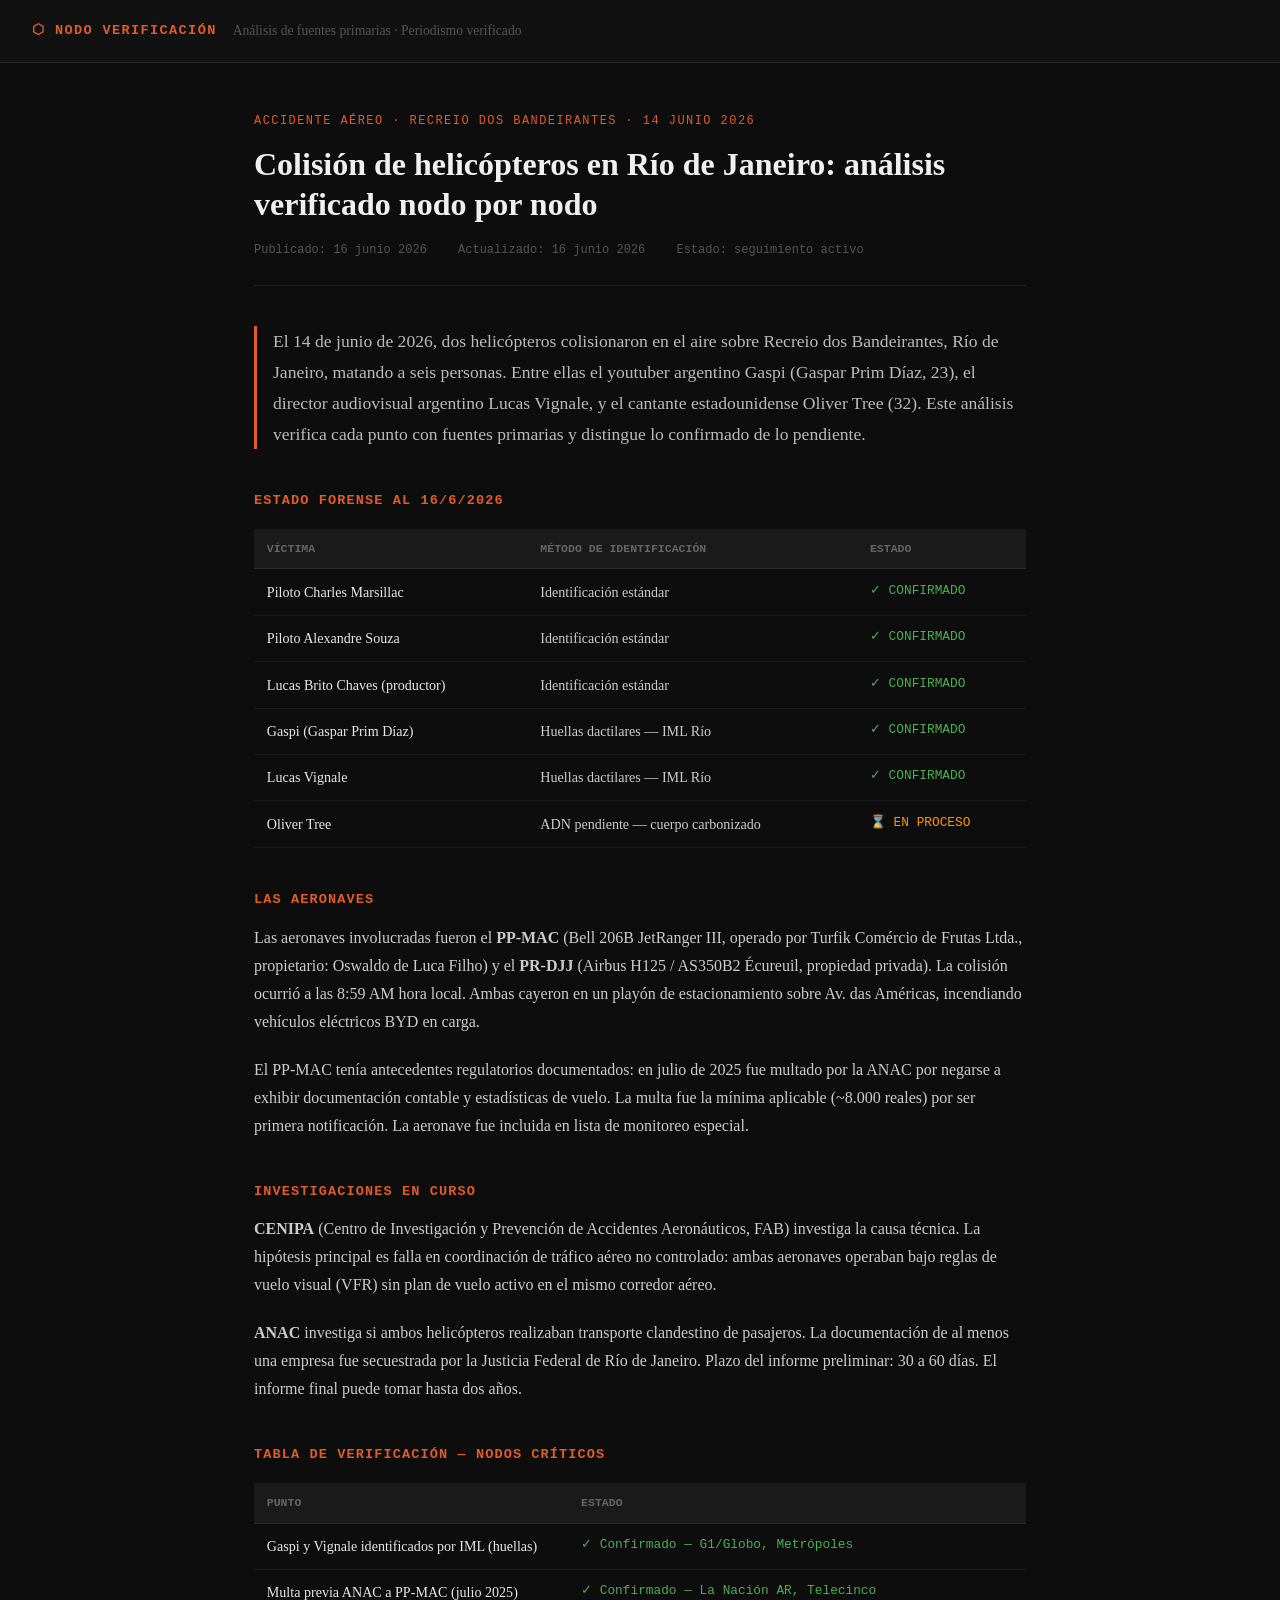
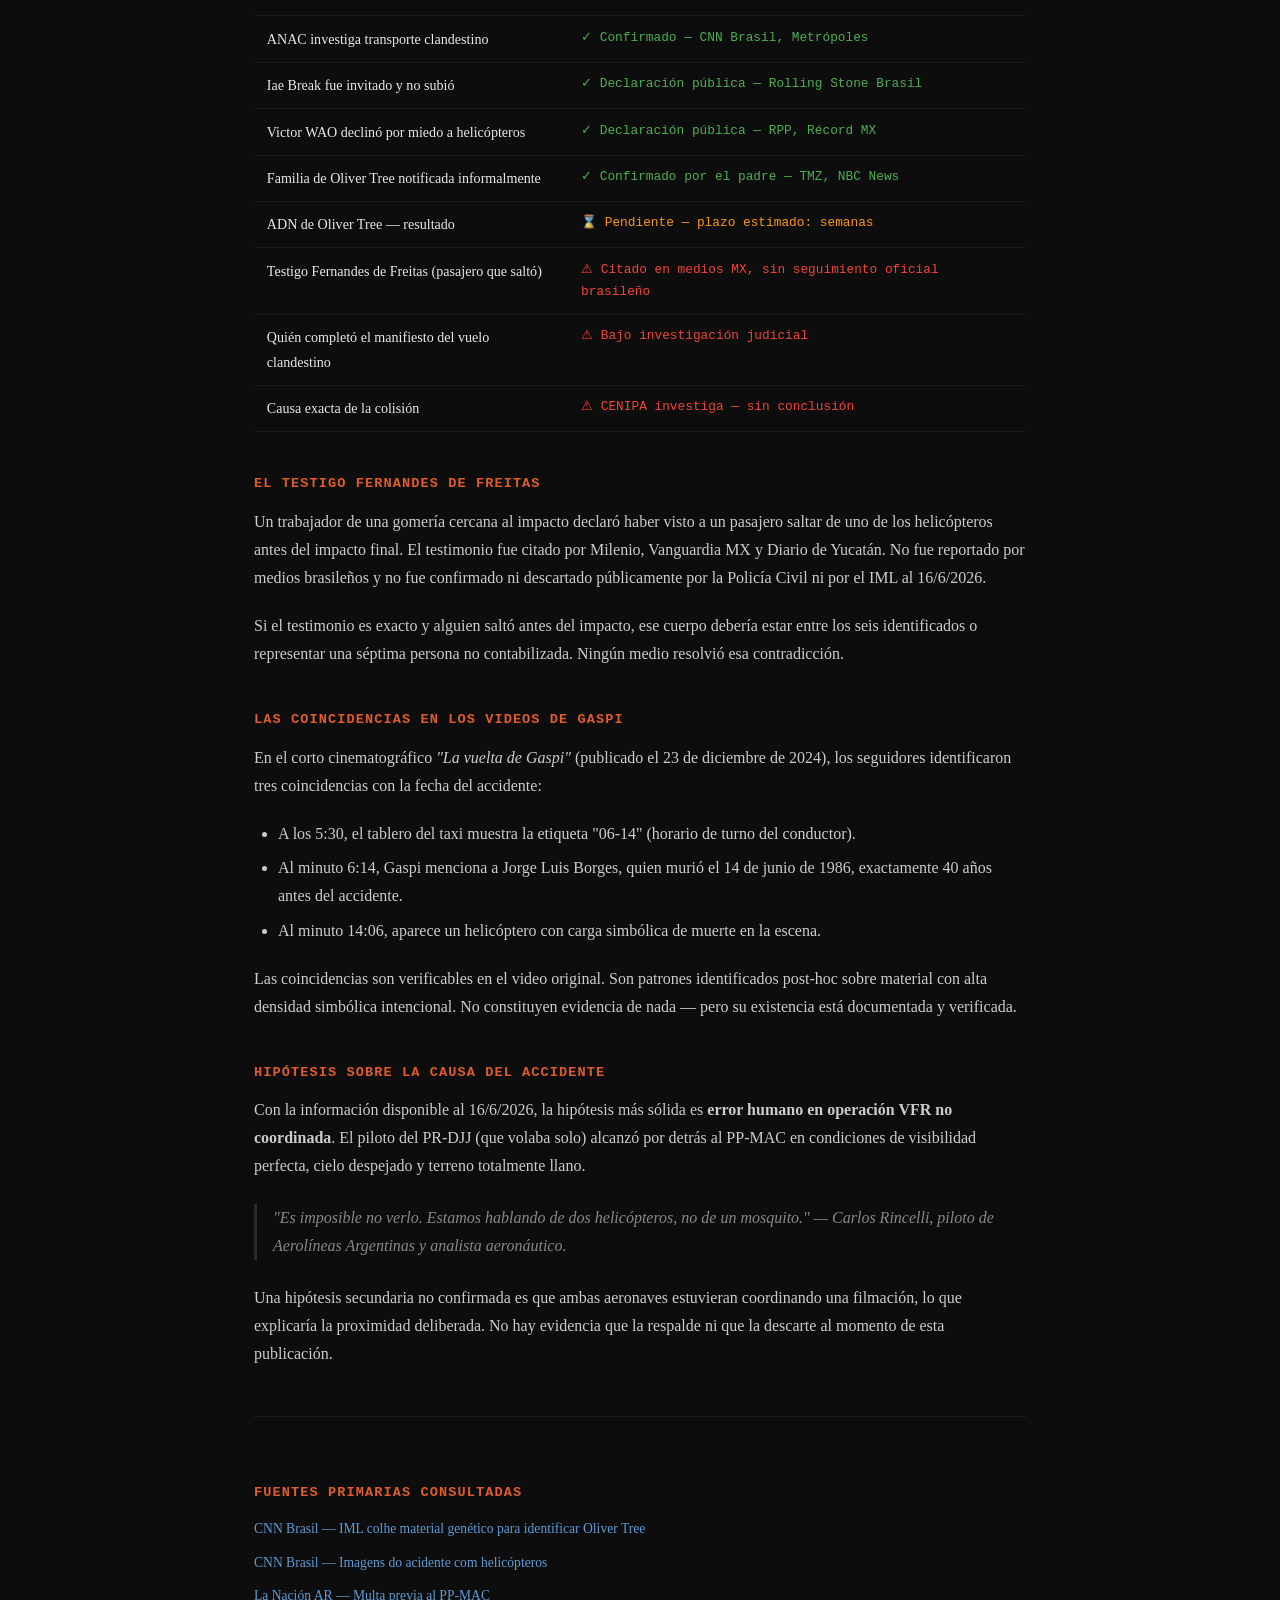
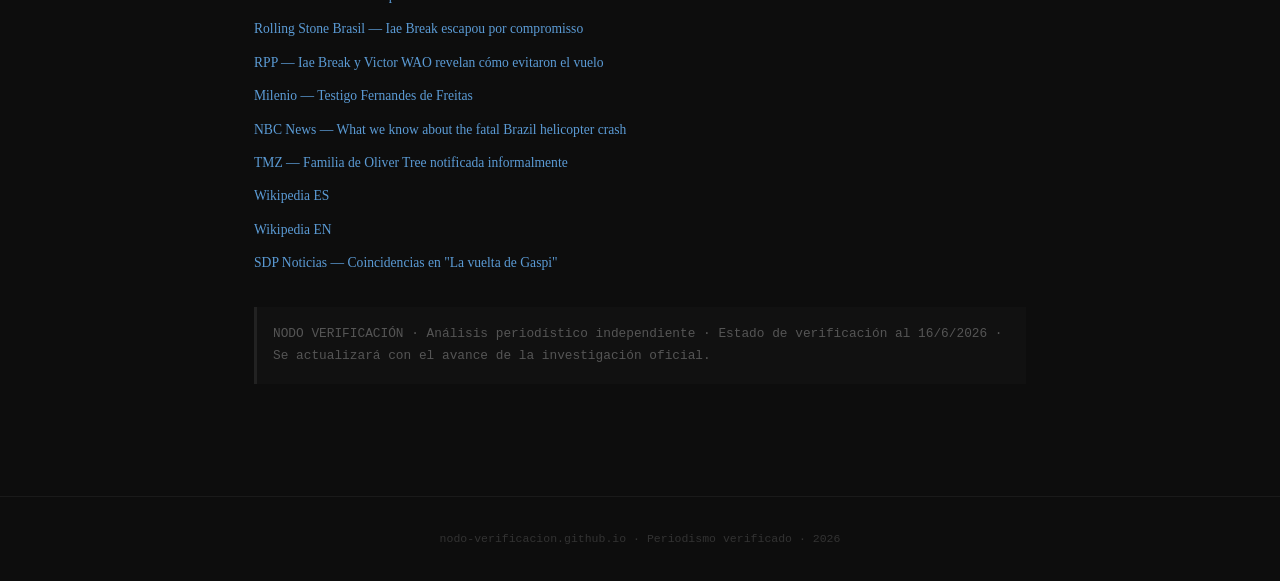
==== gaspi-helicoptero/index.html @ 77692ff6 "Add gaspi-helicoptero analysis" ====
<!DOCTYPE html>
<html lang="es">
<head>
  <meta charset="UTF-8">
  <meta name="viewport" content="width=device-width, initial-scale=1.0">
  <title>Colisión helicópteros Recreio 2026: análisis verificado — Gaspi, Oliver Tree, Vignale | Nodo Verificación</title>
  <meta name="description" content="Análisis periodístico verificado del accidente aéreo del 14 de junio de 2026 en Recreio dos Bandeirantes, Río de Janeiro. Gaspi, Oliver Tree, Lucas Vignale. Estado forense, hipótesis y fuentes primarias.">
  <meta name="keywords" content="Gaspi, Oliver Tree, Lucas Vignale, helicóptero Recreio, accidente aéreo Río de Janeiro, PP-MAC, IML identificación, colisión helicópteros 2026, Gaspar Prim Díaz, Recreio dos Bandeirantes">
  <meta name="author" content="Nodo Verificación">
  <meta name="robots" content="index, follow">
  <meta property="og:title" content="Análisis verificado: Colisión de helicópteros Recreio — Gaspi, Oliver Tree, Vignale">
  <meta property="og:description" content="Análisis periodístico con fuentes primarias del accidente aéreo del 14/6/2026 en Río de Janeiro. Estado forense al 16/6/2026.">
  <meta property="og:type" content="article">
  <meta property="og:url" content="https://nodo-verificacion.github.io/gaspi-helicoptero/">
  <meta property="article:published_time" content="2026-06-16T00:00:00Z">
  <meta property="article:modified_time" content="2026-06-16T00:00:00Z">
  <script type="application/ld+json">
  {
    "@context": "https://schema.org",
    "@type": "NewsArticle",
    "headline": "Colisión de helicópteros en Recreio dos Bandeirantes: análisis verificado — Gaspi, Oliver Tree, Vignale",
    "datePublished": "2026-06-16",
    "dateModified": "2026-06-16",
    "author": {"@type": "Organization", "name": "Nodo Verificación"},
    "publisher": {"@type": "Organization", "name": "Nodo Verificación", "url": "https://nodo-verificacion.github.io"},
    "description": "Análisis periodístico verificado del accidente aéreo del 14 de junio de 2026 en Recreio dos Bandeirantes, Río de Janeiro.",
    "keywords": "Gaspi, Oliver Tree, Lucas Vignale, helicóptero Recreio, accidente aéreo 2026, PP-MAC, IML",
    "url": "https://nodo-verificacion.github.io/gaspi-helicoptero/"
  }
  </script>
  <link rel="stylesheet" href="../assets/style.css">
</head>
<body>
<header>
  <a href="/" class="logo">&#x2B21; Nodo Verificación</a>
  <span class="tagline">Análisis de fuentes primarias · Periodismo verificado</span>
</header>
<main>
  <p class="kicker">Accidente aéreo · Recreio dos Bandeirantes · 14 junio 2026</p>
  <h1>Colisión de helicópteros en Río de Janeiro: análisis verificado nodo por nodo</h1>
  <div class="meta">
    <span>Publicado: 16 junio 2026</span>
    <span>Actualizado: 16 junio 2026</span>
    <span>Estado: seguimiento activo</span>
  </div>
  <p class="lead">El 14 de junio de 2026, dos helicópteros colisionaron en el aire sobre Recreio dos Bandeirantes, Río de Janeiro, matando a seis personas. Entre ellas el youtuber argentino Gaspi (Gaspar Prim Díaz, 23), el director audiovisual argentino Lucas Vignale, y el cantante estadounidense Oliver Tree (32). Este análisis verifica cada punto con fuentes primarias y distingue lo confirmado de lo pendiente.</p>

  <h2>Estado forense al 16/6/2026</h2>
  <table>
    <thead><tr><th>Víctima</th><th>Método de identificación</th><th>Estado</th></tr></thead>
    <tbody>
      <tr><td>Piloto Charles Marsillac</td><td>Identificación estándar</td><td class="ok">&#10003; CONFIRMADO</td></tr>
      <tr><td>Piloto Alexandre Souza</td><td>Identificación estándar</td><td class="ok">&#10003; CONFIRMADO</td></tr>
      <tr><td>Lucas Brito Chaves (productor)</td><td>Identificación estándar</td><td class="ok">&#10003; CONFIRMADO</td></tr>
      <tr><td>Gaspi (Gaspar Prim Díaz)</td><td>Huellas dactilares — IML Río</td><td class="ok">&#10003; CONFIRMADO</td></tr>
      <tr><td>Lucas Vignale</td><td>Huellas dactilares — IML Río</td><td class="ok">&#10003; CONFIRMADO</td></tr>
      <tr><td>Oliver Tree</td><td>ADN pendiente — cuerpo carbonizado</td><td class="pending">&#8987; EN PROCESO</td></tr>
    </tbody>
  </table>

  <h2>Las aeronaves</h2>
  <p>Las aeronaves involucradas fueron el <strong>PP-MAC</strong> (Bell 206B JetRanger III, operado por Turfik Comércio de Frutas Ltda., propietario: Oswaldo de Luca Filho) y el <strong>PR-DJJ</strong> (Airbus H125 / AS350B2 Écureuil, propiedad privada). La colisión ocurrió a las 8:59 AM hora local. Ambas cayeron en un playón de estacionamiento sobre Av. das Américas, incendiando vehículos eléctricos BYD en carga.</p>
  <p>El PP-MAC tenía antecedentes regulatorios documentados: en julio de 2025 fue multado por la ANAC por negarse a exhibir documentación contable y estadísticas de vuelo. La multa fue la mínima aplicable (~8.000 reales) por ser primera notificación. La aeronave fue incluida en lista de monitoreo especial.</p>

  <h2>Investigaciones en curso</h2>
  <p><strong>CENIPA</strong> (Centro de Investigación y Prevención de Accidentes Aeronáuticos, FAB) investiga la causa técnica. La hipótesis principal es falla en coordinación de tráfico aéreo no controlado: ambas aeronaves operaban bajo reglas de vuelo visual (VFR) sin plan de vuelo activo en el mismo corredor aéreo.</p>
  <p><strong>ANAC</strong> investiga si ambos helicópteros realizaban transporte clandestino de pasajeros. La documentación de al menos una empresa fue secuestrada por la Justicia Federal de Río de Janeiro. Plazo del informe preliminar: 30 a 60 días. El informe final puede tomar hasta dos años.</p>

  <h2>Tabla de verificación — nodos críticos</h2>
  <table>
    <thead><tr><th>Punto</th><th>Estado</th></tr></thead>
    <tbody>
      <tr><td>Gaspi y Vignale identificados por IML (huellas)</td><td class="ok">&#10003; Confirmado — G1/Globo, Metrópoles</td></tr>
      <tr><td>Multa previa ANAC a PP-MAC (julio 2025)</td><td class="ok">&#10003; Confirmado — La Nación AR, Telecinco</td></tr>
      <tr><td>ANAC investiga transporte clandestino</td><td class="ok">&#10003; Confirmado — CNN Brasil, Metrópoles</td></tr>
      <tr><td>Iae Break fue invitado y no subió</td><td class="ok">&#10003; Declaración pública — Rolling Stone Brasil</td></tr>
      <tr><td>Victor WAO declinó por miedo a helicópteros</td><td class="ok">&#10003; Declaración pública — RPP, Récord MX</td></tr>
      <tr><td>Familia de Oliver Tree notificada informalmente</td><td class="ok">&#10003; Confirmado por el padre — TMZ, NBC News</td></tr>
      <tr><td>ADN de Oliver Tree — resultado</td><td class="pending">&#8987; Pendiente — plazo estimado: semanas</td></tr>
      <tr><td>Testigo Fernandes de Freitas (pasajero que saltó)</td><td class="open">&#9888; Citado en medios MX, sin seguimiento oficial brasileño</td></tr>
      <tr><td>Quién completó el manifiesto del vuelo clandestino</td><td class="open">&#9888; Bajo investigación judicial</td></tr>
      <tr><td>Causa exacta de la colisión</td><td class="open">&#9888; CENIPA investiga — sin conclusión</td></tr>
    </tbody>
  </table>

  <h2>El testigo Fernandes de Freitas</h2>
  <p>Un trabajador de una gomería cercana al impacto declaró haber visto a un pasajero saltar de uno de los helicópteros antes del impacto final. El testimonio fue citado por Milenio, Vanguardia MX y Diario de Yucatán. No fue reportado por medios brasileños y no fue confirmado ni descartado públicamente por la Policía Civil ni por el IML al 16/6/2026.</p>
  <p>Si el testimonio es exacto y alguien saltó antes del impacto, ese cuerpo debería estar entre los seis identificados o representar una séptima persona no contabilizada. Ningún medio resolvió esa contradicción.</p>

  <h2>Las coincidencias en los videos de Gaspi</h2>
  <p>En el corto cinematográfico <em>"La vuelta de Gaspi"</em> (publicado el 23 de diciembre de 2024), los seguidores identificaron tres coincidencias con la fecha del accidente:</p>
  <ul>
    <li>A los 5:30, el tablero del taxi muestra la etiqueta "06-14" (horario de turno del conductor).</li>
    <li>Al minuto 6:14, Gaspi menciona a Jorge Luis Borges, quien murió el 14 de junio de 1986, exactamente 40 años antes del accidente.</li>
    <li>Al minuto 14:06, aparece un helicóptero con carga simbólica de muerte en la escena.</li>
  </ul>
  <p>Las coincidencias son verificables en el video original. Son patrones identificados post-hoc sobre material con alta densidad simbólica intencional. No constituyen evidencia de nada — pero su existencia está documentada y verificada.</p>

  <h2>Hipótesis sobre la causa del accidente</h2>
  <p>Con la información disponible al 16/6/2026, la hipótesis más sólida es <strong>error humano en operación VFR no coordinada</strong>. El piloto del PR-DJJ (que volaba solo) alcanzó por detrás al PP-MAC en condiciones de visibilidad perfecta, cielo despejado y terreno totalmente llano.</p>
  <blockquote>"Es imposible no verlo. Estamos hablando de dos helicópteros, no de un mosquito." — Carlos Rincelli, piloto de Aerolíneas Argentinas y analista aeronáutico.</blockquote>
  <p>Una hipótesis secundaria no confirmada es que ambas aeronaves estuvieran coordinando una filmación, lo que explicaría la proximidad deliberada. No hay evidencia que la respalde ni que la descarte al momento de esta publicación.</p>

  <div class="sources">
    <h2>Fuentes primarias consultadas</h2>
    <ul>
      <li><a href="https://www.cnnbrasil.com.br/nacional/sudeste/rj/oliver-tree-iml-colhe-material-genetico-para-identificar-corpo-de-cantor/" target="_blank" rel="noopener">CNN Brasil — IML colhe material genético para identificar Oliver Tree</a></li>
      <li><a href="https://www.cnnbrasil.com.br/nacional/sudeste/rj/veja-imagens-de-acidente-com-helicopteros-que-deixou-6-mortos-no-rio/" target="_blank" rel="noopener">CNN Brasil — Imagens do acidente com helicópteros</a></li>
      <li><a href="https://www.lanacion.com.ar/sociedad/choque-en-rio-el-helicoptero-donde-viajaban-los-dos-argentinos-ya-habia-sido-multado-por-ocultar-nid15062026/" target="_blank" rel="noopener">La Nación AR — Multa previa al PP-MAC</a></li>
      <li><a href="https://rollingstone.com.br/noticia/influenciador-diz-escapou-do-acidente-com-oliver-tree-fui-convidado-para-o-helicoptero-mas-tinha-um-compromisso/" target="_blank" rel="noopener">Rolling Stone Brasil — Iae Break escapou por compromisso</a></li>
      <li><a href="https://rpp.pe/famosos/celebridades/los-influencers-iae-break-y-wao-revelan-como-evitaron-el-vuelo-fatal-de-gaspi-y-oliver-tree-debia-estar-en-ese-helicoptero-noticia-1693044" target="_blank" rel="noopener">RPP — Iae Break y Victor WAO revelan cómo evitaron el vuelo</a></li>
      <li><a href="https://www.milenio.com/espectaculos/famosos/testigo-accidente-oliver-tree-gaspi-pasajero-salto-helicoptero" target="_blank" rel="noopener">Milenio — Testigo Fernandes de Freitas</a></li>
      <li><a href="https://www.nbcnews.com/news/us-news/know-fatal-brazil-helicopter-crash-singer-oliver-tree-6-passengers-rcna350084" target="_blank" rel="noopener">NBC News — What we know about the fatal Brazil helicopter crash</a></li>
      <li><a href="https://www.tmz.com/2026/06/14/oliver-tree-revealed-details-will-near-final-interview/" target="_blank" rel="noopener">TMZ — Familia de Oliver Tree notificada informalmente</a></li>
      <li><a href="https://es.wikipedia.org/wiki/Colisi%C3%B3n_a%C3%A9rea_en_Recreio_dos_Bandeirantes_de_2026" target="_blank" rel="noopener">Wikipedia ES</a></li>
      <li><a href="https://en.wikipedia.org/wiki/2026_Rio_de_Janeiro_mid-air_collision" target="_blank" rel="noopener">Wikipedia EN</a></li>
      <li><a href="https://www.sdpnoticias.com/sorprendente/las-coincidencias-en-la-vuelta-de-gaspi-que-desataron-teorias-tras-su-muerte/" target="_blank" rel="noopener">SDP Noticias — Coincidencias en "La vuelta de Gaspi"</a></li>
    </ul>
  </div>

  <div class="disclaimer">
    NODO VERIFICACIÓN · Análisis periodístico independiente · Estado de verificación al 16/6/2026 · Se actualizará con el avance de la investigación oficial.
  </div>
</main>
<footer>nodo-verificacion.github.io · Periodismo verificado · 2026</footer>
</body>
</html>
---- assets/style.css ----
* { box-sizing: border-box; margin: 0; padding: 0; }
body { font-family: Georgia, serif; background: #0d0d0d; color: #e8e8e8; line-height: 1.75; }
header { background: #111; border-bottom: 1px solid #2a2a2a; padding: 1.2rem 2rem; display: flex; align-items: center; gap: 1rem; }
header .logo { font-family: monospace; font-size: 0.85rem; color: #e05c2a; letter-spacing: 0.1em; text-transform: uppercase; font-weight: bold; text-decoration: none; }
header .tagline { font-size: 0.85rem; color: #555; }
main { max-width: 820px; margin: 0 auto; padding: 3rem 1.5rem 5rem; }
.kicker { font-family: monospace; font-size: 0.75rem; color: #e05c2a; text-transform: uppercase; letter-spacing: 0.12em; margin-bottom: 0.75rem; }
h1 { font-size: 2rem; line-height: 1.25; color: #f0f0f0; margin-bottom: 1rem; }
.meta { font-family: monospace; font-size: 0.75rem; color: #555; margin-bottom: 2.5rem; border-bottom: 1px solid #1e1e1e; padding-bottom: 1.5rem; }
.meta span { margin-right: 1.5rem; }
.lead { font-size: 1.1rem; color: #bbb; margin-bottom: 2.5rem; border-left: 3px solid #e05c2a; padding-left: 1rem; }
h2 { font-size: 0.85rem; font-family: monospace; text-transform: uppercase; letter-spacing: 0.08em; color: #e05c2a; margin: 2.5rem 0 0.75rem; }
p { margin-bottom: 1.25rem; color: #ccc; }
ul { margin: 0.5rem 0 1.25rem 1.5rem; color: #ccc; }
li { margin-bottom: 0.4rem; }
table { width: 100%; border-collapse: collapse; margin: 1rem 0 2rem; font-size: 0.88rem; }
th { background: #1a1a1a; color: #666; font-family: monospace; font-size: 0.72rem; text-transform: uppercase; padding: 0.6rem 0.8rem; text-align: left; border-bottom: 1px solid #2a2a2a; }
td { padding: 0.65rem 0.8rem; border-bottom: 1px solid #1a1a1a; color: #ccc; vertical-align: top; }
td:first-child { color: #e8e8e8; }
.ok { color: #4caf50; font-family: monospace; font-size: 0.8rem; }
.pending { color: #ff9800; font-family: monospace; font-size: 0.8rem; }
.open { color: #f44336; font-family: monospace; font-size: 0.8rem; }
blockquote { border-left: 3px solid #2a2a2a; padding-left: 1rem; color: #888; font-style: italic; margin: 1.5rem 0; }
.sources { margin-top: 3rem; padding-top: 1.5rem; border-top: 1px solid #1e1e1e; }
.sources ul { list-style: none; padding: 0; margin: 0; }
.sources li { margin-bottom: 0.6rem; font-size: 0.85rem; }
.sources a { color: #5b9bd5; text-decoration: none; }
.sources a:hover { text-decoration: underline; }
.disclaimer { margin-top: 2rem; padding: 1rem; background: #111; border-left: 3px solid #222; font-size: 0.8rem; color: #555; font-family: monospace; }
footer { text-align: center; font-family: monospace; font-size: 0.72rem; color: #333; padding: 2rem; border-top: 1px solid #1a1a1a; margin-top: 2rem; }

/* Índice / portada */
.article-list { list-style: none; padding: 0; margin: 0; }
.article-list li { border-bottom: 1px solid #1a1a1a; padding: 1.5rem 0; }
.article-list li:last-child { border-bottom: none; }
.article-list .art-kicker { font-family: monospace; font-size: 0.7rem; color: #e05c2a; text-transform: uppercase; letter-spacing: 0.1em; margin-bottom: 0.4rem; }
.article-list h3 { font-size: 1.2rem; margin-bottom: 0.4rem; }
.article-list h3 a { color: #f0f0f0; text-decoration: none; }
.article-list h3 a:hover { color: #e05c2a; }
.article-list .art-meta { font-family: monospace; font-size: 0.72rem; color: #555; margin-bottom: 0.5rem; }
.article-list .art-summary { color: #999; font-size: 0.9rem; }
.badge { display: inline-block; font-family: monospace; font-size: 0.68rem; padding: 0.15rem 0.5rem; border-radius: 2px; margin-left: 0.5rem; vertical-align: middle; }
.badge-active { background: #1a2e1a; color: #4caf50; }
.badge-closed { background: #1a1a1a; color: #666; }
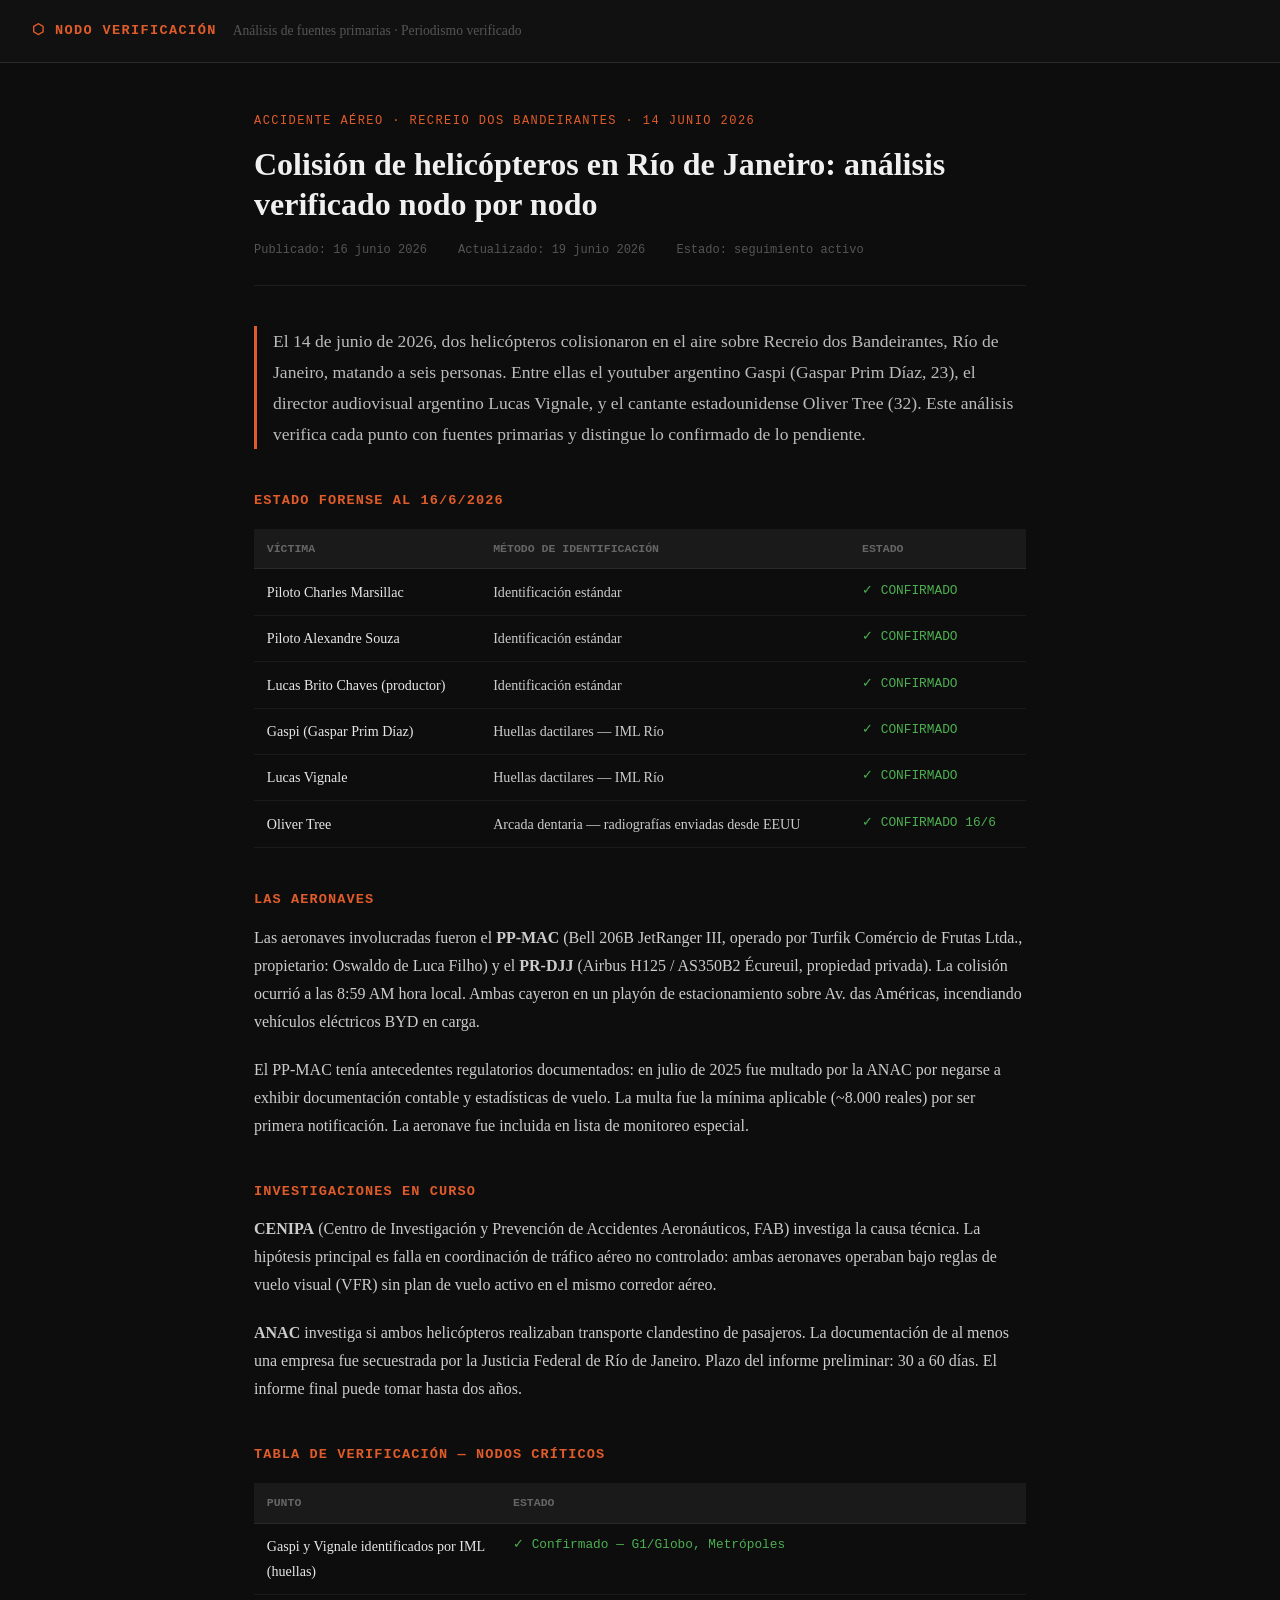
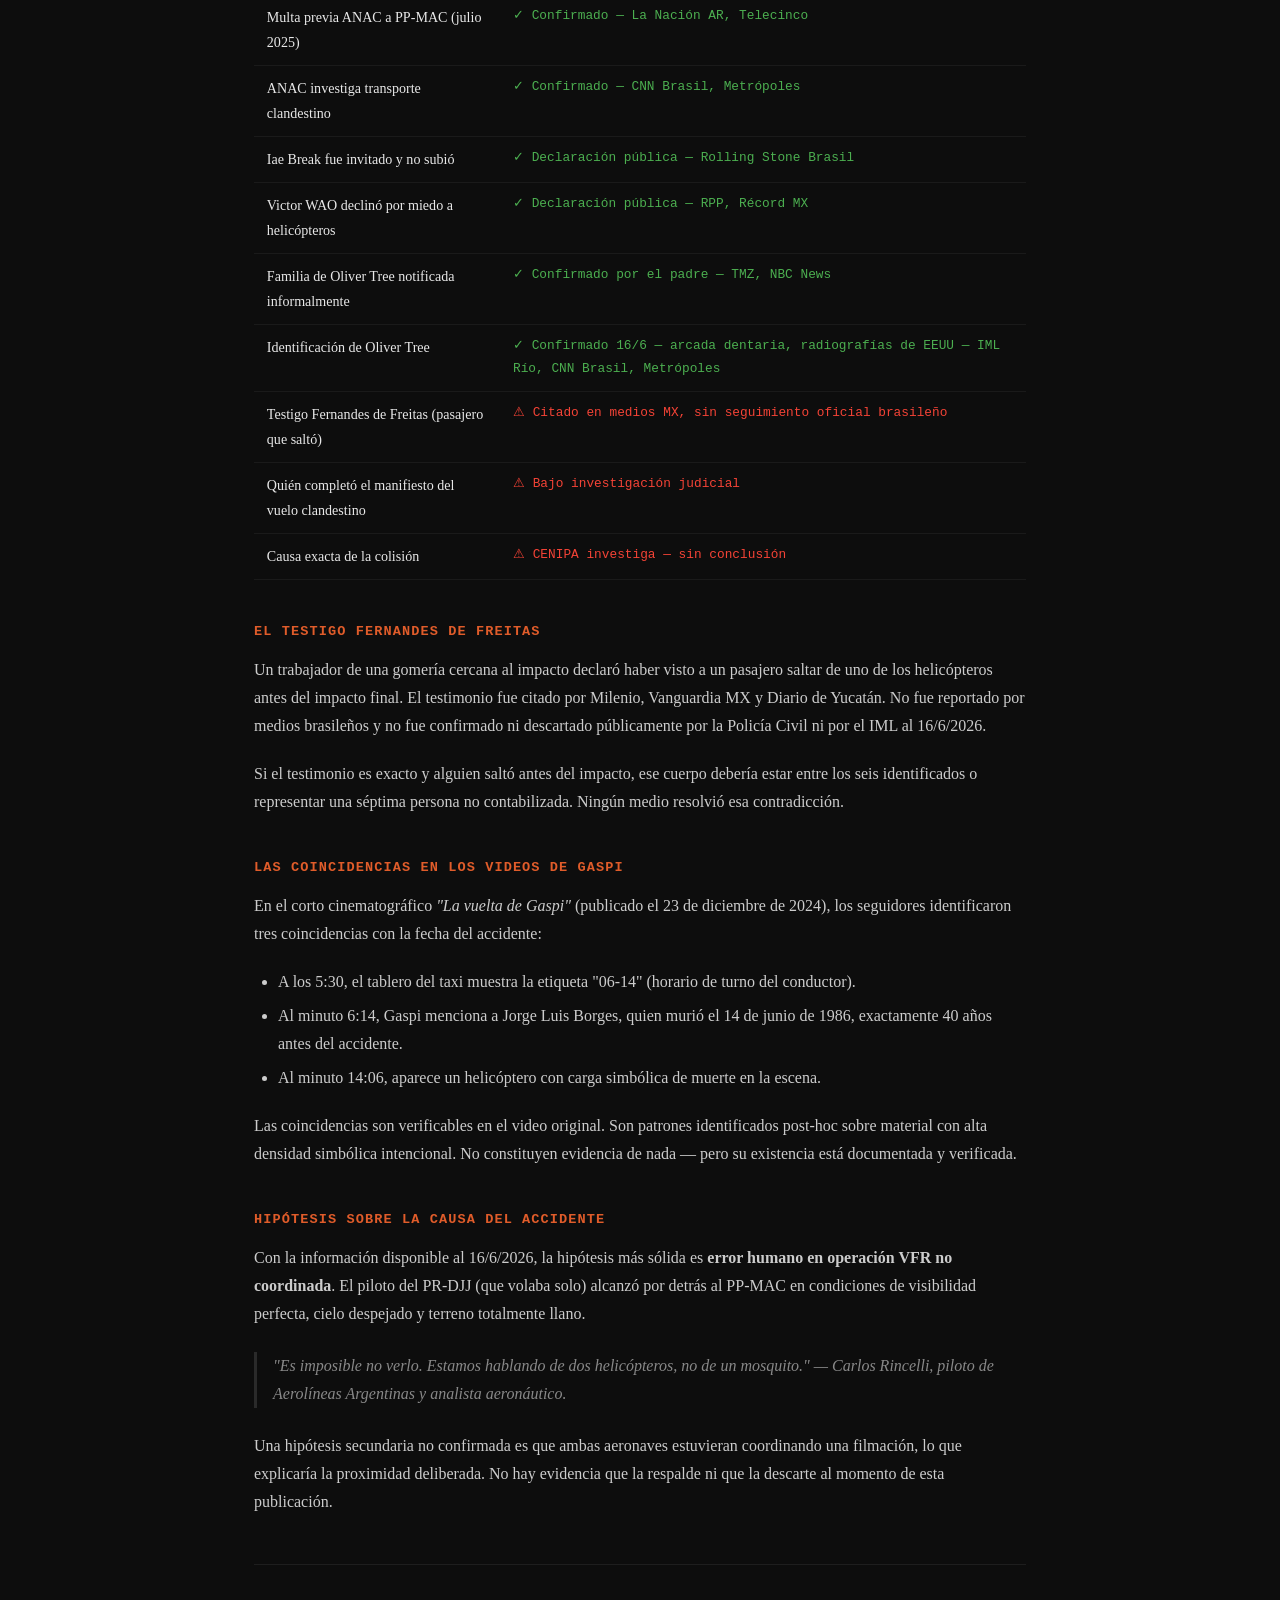
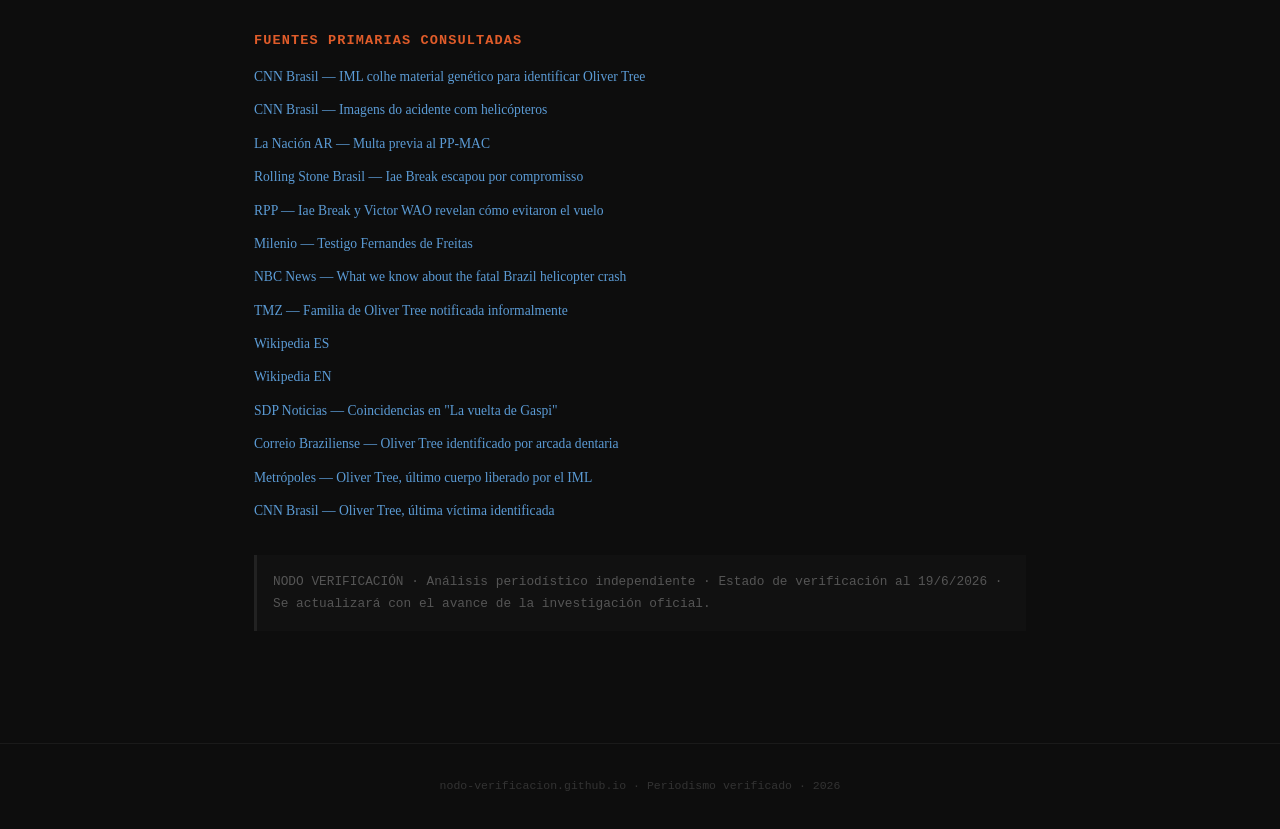
==== commit 07eb764c: "Update gaspi-helicoptero/index.html" ====
--- a/gaspi-helicoptero/index.html
+++ b/gaspi-helicoptero/index.html
@@ -13,14 +13,14 @@
   <meta property="og:type" content="article">
   <meta property="og:url" content="https://nodo-verificacion.github.io/gaspi-helicoptero/">
   <meta property="article:published_time" content="2026-06-16T00:00:00Z">
-  <meta property="article:modified_time" content="2026-06-16T00:00:00Z">
+  <meta property="article:modified_time" content="2026-06-19T00:00:00Z">
   <script type="application/ld+json">
   {
     "@context": "https://schema.org",
     "@type": "NewsArticle",
     "headline": "Colisión de helicópteros en Recreio dos Bandeirantes: análisis verificado — Gaspi, Oliver Tree, Vignale",
     "datePublished": "2026-06-16",
-    "dateModified": "2026-06-16",
+    "dateModified": "2026-06-19",
     "author": {"@type": "Organization", "name": "Nodo Verificación"},
     "publisher": {"@type": "Organization", "name": "Nodo Verificación", "url": "https://nodo-verificacion.github.io"},
     "description": "Análisis periodístico verificado del accidente aéreo del 14 de junio de 2026 en Recreio dos Bandeirantes, Río de Janeiro.",
@@ -28,6 +28,10 @@
     "url": "https://nodo-verificacion.github.io/gaspi-helicoptero/"
   }
   </script>
+  <link rel="alternate" hreflang="es" href="https://nodo-verificacion.github.io/gaspi-helicoptero/">
+  <link rel="alternate" hreflang="en" href="https://nodo-verificacion.github.io/en/oliver-tree-helicopter-crash/">
+  <link rel="alternate" hreflang="pt" href="https://nodo-verificacion.github.io/pt/acidente-helicoptero-oliver-tree-gaspi/">
+  <link rel="alternate" hreflang="x-default" href="https://nodo-verificacion.github.io/gaspi-helicoptero/">
   <link rel="stylesheet" href="../assets/style.css">
 </head>
 <body>
@@ -40,7 +44,7 @@
   <h1>Colisión de helicópteros en Río de Janeiro: análisis verificado nodo por nodo</h1>
   <div class="meta">
     <span>Publicado: 16 junio 2026</span>
-    <span>Actualizado: 16 junio 2026</span>
+    <span>Actualizado: 19 junio 2026</span>
     <span>Estado: seguimiento activo</span>
   </div>
   <p class="lead">El 14 de junio de 2026, dos helicópteros colisionaron en el aire sobre Recreio dos Bandeirantes, Río de Janeiro, matando a seis personas. Entre ellas el youtuber argentino Gaspi (Gaspar Prim Díaz, 23), el director audiovisual argentino Lucas Vignale, y el cantante estadounidense Oliver Tree (32). Este análisis verifica cada punto con fuentes primarias y distingue lo confirmado de lo pendiente.</p>
@@ -54,7 +58,7 @@
       <tr><td>Lucas Brito Chaves (productor)</td><td>Identificación estándar</td><td class="ok">&#10003; CONFIRMADO</td></tr>
       <tr><td>Gaspi (Gaspar Prim Díaz)</td><td>Huellas dactilares — IML Río</td><td class="ok">&#10003; CONFIRMADO</td></tr>
       <tr><td>Lucas Vignale</td><td>Huellas dactilares — IML Río</td><td class="ok">&#10003; CONFIRMADO</td></tr>
-      <tr><td>Oliver Tree</td><td>ADN pendiente — cuerpo carbonizado</td><td class="pending">&#8987; EN PROCESO</td></tr>
+      <tr><td>Oliver Tree</td><td>Arcada dentaria — radiografías enviadas desde EEUU</td><td class="ok">&#10003; CONFIRMADO 16/6</td></tr>
     </tbody>
   </table>
 
@@ -76,7 +80,7 @@
       <tr><td>Iae Break fue invitado y no subió</td><td class="ok">&#10003; Declaración pública — Rolling Stone Brasil</td></tr>
       <tr><td>Victor WAO declinó por miedo a helicópteros</td><td class="ok">&#10003; Declaración pública — RPP, Récord MX</td></tr>
       <tr><td>Familia de Oliver Tree notificada informalmente</td><td class="ok">&#10003; Confirmado por el padre — TMZ, NBC News</td></tr>
-      <tr><td>ADN de Oliver Tree — resultado</td><td class="pending">&#8987; Pendiente — plazo estimado: semanas</td></tr>
+      <tr><td>Identificación de Oliver Tree</td><td class="ok">&#10003; Confirmado 16/6 — arcada dentaria, radiografías de EEUU — IML Río, CNN Brasil, Metrópoles</td></tr>
       <tr><td>Testigo Fernandes de Freitas (pasajero que saltó)</td><td class="open">&#9888; Citado en medios MX, sin seguimiento oficial brasileño</td></tr>
       <tr><td>Quién completó el manifiesto del vuelo clandestino</td><td class="open">&#9888; Bajo investigación judicial</td></tr>
       <tr><td>Causa exacta de la colisión</td><td class="open">&#9888; CENIPA investiga — sin conclusión</td></tr>
@@ -115,11 +119,14 @@
       <li><a href="https://es.wikipedia.org/wiki/Colisi%C3%B3n_a%C3%A9rea_en_Recreio_dos_Bandeirantes_de_2026" target="_blank" rel="noopener">Wikipedia ES</a></li>
       <li><a href="https://en.wikipedia.org/wiki/2026_Rio_de_Janeiro_mid-air_collision" target="_blank" rel="noopener">Wikipedia EN</a></li>
       <li><a href="https://www.sdpnoticias.com/sorprendente/las-coincidencias-en-la-vuelta-de-gaspi-que-desataron-teorias-tras-su-muerte/" target="_blank" rel="noopener">SDP Noticias — Coincidencias en "La vuelta de Gaspi"</a></li>
+      <li><a href="https://www.correiobraziliense.com.br/colunistas/mariana-morais/2026/06/amp/7442779-carbonizado-corpo-de-oliver-tree-foi-identificado-pelo-iml-por-exame.html" target="_blank" rel="noopener">Correio Braziliense — Oliver Tree identificado por arcada dentaria</a></li>
+      <li><a href="https://www.metropoles.com/celebridades/corpo-de-oliver-tree-e-o-ultimo-a-ser-identificado-e-liberado-do-iml" target="_blank" rel="noopener">Metrópoles — Oliver Tree, último cuerpo liberado por el IML</a></li>
+      <li><a href="https://www.cnnbrasil.com.br/nacional/sudeste/rj/cantor-oliver-tree-e-a-ultima-vitima-identificada-de-queda-de-helicoptero/" target="_blank" rel="noopener">CNN Brasil — Oliver Tree, última víctima identificada</a></li>
     </ul>
   </div>
 
   <div class="disclaimer">
-    NODO VERIFICACIÓN · Análisis periodístico independiente · Estado de verificación al 16/6/2026 · Se actualizará con el avance de la investigación oficial.
+    NODO VERIFICACIÓN · Análisis periodístico independiente · Estado de verificación al 19/6/2026 · Se actualizará con el avance de la investigación oficial.
   </div>
 </main>
 <footer>nodo-verificacion.github.io · Periodismo verificado · 2026</footer>
